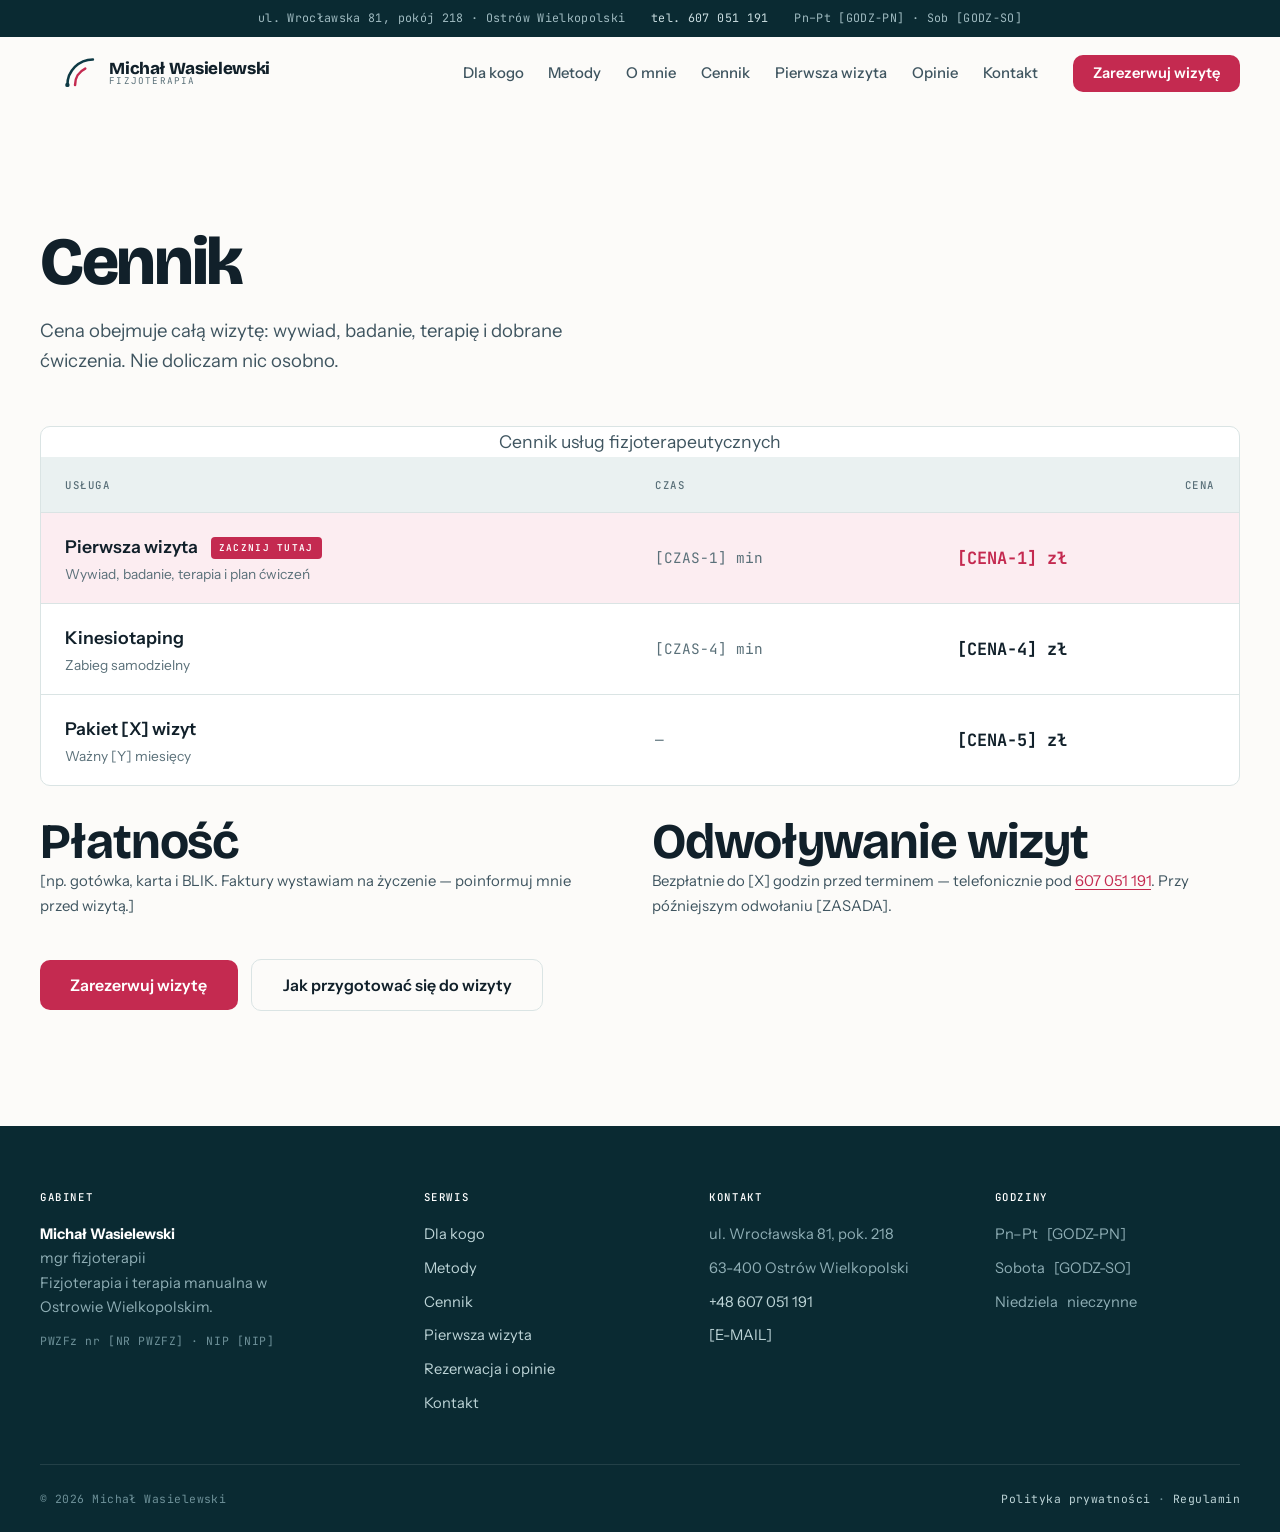
==== cennik.html @ 801e8142 "Add files via upload" ====
<!DOCTYPE html>
<html lang="pl">
<head>
<meta charset="utf-8">
<meta name="viewport" content="width=device-width, initial-scale=1">

<title>Cennik fizjoterapii Ostrów Wielkopolski – Michał Wasielewski</title>
<meta name="description" content="Cennik gabinetu fizjoterapii w Ostrowie Wielkopolskim, ul. Wrocławska 81. Ceny pierwszej i kolejnej wizyty, terapii kompleksowej i kinesiotapingu. Bez ukrytych kosztów.">
<link rel="canonical" href="https://[DOMENA]/cennik.html">

<meta property="og:type" content="website">
<meta property="og:locale" content="pl_PL">
<meta property="og:title" content="Cennik – Michał Wasielewski, fizjoterapia Ostrów Wielkopolski">
<meta property="og:description" content="Ceny wizyt bez ukrytych kosztów. Cena obejmuje wywiad, badanie, terapię i plan ćwiczeń.">
<meta property="og:url" content="https://[DOMENA]/cennik.html">
<meta property="og:image" content="https://[DOMENA]/img/og.jpg">
<meta name="theme-color" content="#0E3A45">

<!-- <link rel="icon" href="/favicon.svg" type="image/svg+xml"> -->

<link rel="preconnect" href="https://fonts.googleapis.com">
<link rel="preconnect" href="https://fonts.gstatic.com" crossorigin>
<link href="https://fonts.googleapis.com/css2?family=Bricolage+Grotesque:opsz,wght@12..96,400;12..96,600;12..96,700;12..96,800&family=Instrument+Sans:ital,wght@0,400;0,500;0,600;1,400&family=JetBrains+Mono:wght@400;500;700&display=swap" rel="stylesheet">

<!-- POPRAWKA: arkusz stylów musi być WEWNĄTRZ <head>, nie przed nim -->
<link rel="stylesheet" href="styl.css">

<script>document.documentElement.classList.add('js');</script>

<!-- JS w osobnych plikach. `defer` = wykonanie po zbudowaniu DOM,
     więc żaden element nie zostanie pominięty. Ta podstrona nie ma
     kalendarza, więc kalendarz.js nie jest tu dołączany.            -->
<script src="skrypt.js" defer></script>
</head>

<body>
<a class="skip" href="#main">Przejdź do treści</a>

<!-- ══════════════ PASEK GÓRNY ══════════════ -->
<div class="topbar">
  <div class="wrap">
    <span>ul. Wrocławska 81, pokój 218 · Ostrów Wielkopolski</span>
    <a href="tel:+48607051191">tel. 607 051 191</a>
    <span>Pn–Pt [GODZ-PN] · Sob [GODZ-SO]</span>
  </div>
</div>

<!-- ══════════════ HEADER ══════════════
     POPRAWKA: nagłówek był niedomknięty, przez co cała sekcja cennika
     lądowała wewnątrz elementu z position:sticky. Teraz zamyka się
     prawidłowo przed <main>.                                         -->
<header class="header" id="header">
   <a href="index.html">
  <div class="wrap">
    <a class="brand" href="index.html" aria-label="Michał Wasielewski · Fizjoterapia — strona główna">
      <svg class="brand-mark" viewBox="0 0 40 40" aria-hidden="true">
        <path d="M4 34 A30 30 0 0 1 34 4" fill="none" stroke="#0E3A45" stroke-width="3" stroke-linecap="round"/>
        <path d="M13 34 A21 21 0 0 1 25 14.8" fill="none" stroke="#C42A50" stroke-width="3" stroke-linecap="round"/>
        <circle cx="4" cy="34" r="2.6" fill="#0E3A45"/>
      </svg>
      <span class="brand-txt">
       
        <span class="brand-name">Michał Wasielewski</span>
        <span class="brand-sub">Fizjoterapia</span>
      </span>
      </a>
    </a>

    <!-- POPRAWKA: kotwice #dla-kogo, #metody i #o-mnie prowadzą do sekcji,
         których na tej podstronie nie ma. Muszą wskazywać stronę główną. -->
    <nav class="nav" id="nav" aria-label="Menu główne">
      <a href="dlakogo.html">Dla kogo</a>
      <a href="metody.html">Metody</a>
      <a href="omnie.html">O mnie</a>
      <a href="cennik.html">Cennik</a>
      <a href="pierwszawizyta.html">Pierwsza wizyta</a>
      <a href="REZERWACJAOPINIE.html">Opinie</a>
      <a href="kontakt.html">Kontakt</a>
    </nav>

    <a class="btn btn--primary btn--sm header-cta" href="rezerwacja.html" data-cta="header-cennik">Zarezerwuj wizytę</a>

    <button class="burger" id="burger" aria-expanded="false" aria-controls="mobileNav" aria-label="Otwórz menu">
      <span></span>
    </button>
  </div>
</header>

<!-- POPRAWKA: menu mobilne było w ogóle nieobecne na tej podstronie -->
<div class="mobile-nav" id="mobileNav">
  <div class="wrap">
    <a href="index.html#dla-kogo">Dla kogo</a>
    <a href="index.html#metody">Metody</a>
    <a href="index.html#o-mnie">O mnie</a>
    <a href="cennik.html" aria-current="page">Cennik</a>
    <a href="pierwszawizyta.html">Pierwsza wizyta</a>
    <a href="REZERWACJAOPINIE.html">Rezerwacja i opinie</a>
    <a href="kontakt.html">Kontakt</a>
    <a class="btn btn--primary btn--block" href="REZERWACJAOPINIE.html">Zarezerwuj wizytę</a>
  </div>
</div>

<main id="main">

<!-- ══════════════ CENNIK ══════════════ -->
<section class="section" id="cennik">
  <div class="wrap">
    <div class="sec-head reveal">

      <h1>Cennik</h1>
      <p class="lede">Cena obejmuje całą wizytę: wywiad, badanie, terapię i dobrane ćwiczenia. Nie doliczam nic osobno.</p>
    </div>

    <div class="price-wrap reveal">
      <table class="price">
        <caption class="sr-only">Cennik usług fizjoterapeutycznych</caption>
        <thead>
          <tr>
            <th scope="col">Usługa</th>
            <th scope="col">Czas</th>
            <th scope="col" style="text-align:right">Cena</th>
          </tr>
        </thead>
        <tbody>
          <tr class="is-featured">
            <td class="p-name">Pierwsza wizyta <span class="tag">Zacznij tutaj</span><small>Wywiad, badanie, terapia i plan ćwiczeń</small></td>
            <td class="p-time">[CZAS-1] min</td>
            <td class="p-cost">[CENA-1] zł</td>
          </tr>
          <tr>
            <td class="p-name">Kinesiotaping<small>Zabieg samodzielny</small></td>
            <td class="p-time">[CZAS-4] min</td>
            <td class="p-cost">[CENA-4] zł</td>
          </tr>
          <tr>
            <td class="p-name">Pakiet [X] wizyt<small>Ważny [Y] miesięcy</small></td>
            <td class="p-time">—</td>
            <td class="p-cost">[CENA-5] zł</td>
          </tr>
        </tbody>
      </table>
    </div>

    <div class="price-meta reveal">
      <div>
        <h2>Płatność</h2>
        <p>[np. gotówka, karta i BLIK. Faktury wystawiam na życzenie — poinformuj mnie przed wizytą.]</p>
      </div>
      <div>
        <h2>Odwoływanie wizyt</h2>
        <p>Bezpłatnie do [X] godzin przed terminem — telefonicznie pod <a href="tel:+48607051191">607 051 191</a>. Przy późniejszym odwołaniu [ZASADA].</p>
      </div>
    </div>

    <div class="btn-row reveal" style="margin-top:2.5rem">
      <a class="btn btn--primary" href="REZERWACJAOPINIE.html" data-cta="cennik-cta">Zarezerwuj wizytę</a>
      <a class="btn btn--ghost" href="pierwszawizyta.html">Jak przygotować się do wizyty</a>
    </div>
  </div>
</section>

</main>

<!-- ══════════════ STOPKA ══════════════
     POPRAWKA: stopka wisiała poza znacznikiem </html> i była
     niedomknięta — przeglądarka jej nie renderowała.               -->
<footer class="footer">
  <div class="wrap">
    <div class="footer-grid">
      <div class="footer-brand">
        <h4>Gabinet</h4>
        <p><strong style="color:#fff">Michał Wasielewski</strong><br>mgr fizjoterapii<br>Fizjoterapia i terapia manualna w Ostrowie Wielkopolskim.</p>
        <p class="footer-pwz">PWZFz nr [NR PWZFZ] · NIP [NIP]</p>
      </div>
      <div>
        <h4>Serwis</h4>
        <ul>
          <li><a href="index.html#dla-kogo">Dla kogo</a></li>
          <li><a href="index.html#metody">Metody</a></li>
          <li><a href="cennik.html">Cennik</a></li>
          <li><a href="pierwszawizyta.html">Pierwsza wizyta</a></li>
          <li><a href="rezerwacja.html">Rezerwacja i opinie</a></li>
          <li><a href="kontakt.html">Kontakt</a></li>
        </ul>
      </div>
      <div>
        <h4>Kontakt</h4>
        <ul>
          <li>ul. Wrocławska 81, pok. 218</li>
          <li>63-400 Ostrów Wielkopolski</li>
          <li><a href="tel:+48607051191">+48 607 051 191</a></li>
          <li><a href="mailto:[E-MAIL]">[E-MAIL]</a></li>
        </ul>
      </div>
      <div>
        <h4>Godziny</h4>
        <ul>
          <li>Pn–Pt &nbsp; [GODZ-PN]</li>
          <li>Sobota &nbsp; [GODZ-SO]</li>
          <li>Niedziela &nbsp; nieczynne</li>
        </ul>
      </div>
    </div>

    <div class="footer-bottom">
      <span>© <span id="year">2026</span> Michał Wasielewski</span>
      <span><a href="polityka-prywatnosci.html">Polityka prywatności</a> · <a href="regulamin.html">Regulamin</a></span>
    </div>
  </div>
</footer>

<!-- ══════════════ STICKY CTA MOBILE ══════════════ -->
<div class="mobile-cta">
  <a class="btn btn--primary" href="rezerwacja.html" data-cta="sticky-mobile-cennik">Zarezerwuj</a>
  <a class="btn btn--ghost" href="tel:+48607051191" style="background:#fff">Zadzwoń</a>
</div>

<!-- ══════════════ DANE STRUKTURALNE ══════════════
     POPRAWKA: usunięty schemat FAQPage. Na tej podstronie nie ma
     sekcji FAQ, a Google wymaga, żeby dane strukturalne odpowiadały
     treści widocznej na stronie — inaczej grozi kara ręczna.
     FAQPage zostaw wyłącznie na podstronie, która faktycznie
     wyświetla te pytania.                                          -->
<script type="application/ld+json">
{
  "@context":"https://schema.org",
  "@type":"Physiotherapy",
  "name":"Michał Wasielewski · Fizjoterapia",
  "image":"https://[DOMENA]/img/portret-hero.jpg",
  "url":"https://[DOMENA]",
  "telephone":"+48607051191",
  "email":"[E-MAIL]",
  "priceRange":"[CENA-1]–[CENA-3] PLN",
  "currenciesAccepted":"PLN",
  "medicalSpecialty":"Physiotherapy",
  "areaServed":"Ostrów Wielkopolski",
  "address":{
    "@type":"PostalAddress",
    "streetAddress":"Wrocławska 81, pokój 218",
    "addressLocality":"Ostrów Wielkopolski",
    "addressRegion":"wielkopolskie",
    "postalCode":"63-400",
    "addressCountry":"PL"
  },
  "geo":{"@type":"GeoCoordinates","latitude":"[SZEROKOŚĆ]","longitude":"[DŁUGOŚĆ]"},
  "openingHoursSpecification":[
    {"@type":"OpeningHoursSpecification","dayOfWeek":["Monday","Tuesday","Wednesday","Thursday","Friday"],"opens":"[GODZ-OD]","closes":"[GODZ-DO]"},
    {"@type":"OpeningHoursSpecification","dayOfWeek":"Saturday","opens":"[SOB-OD]","closes":"[SOB-DO]"}
  ],
  "availableService":[
    {"@type":"MedicalTherapy","name":"Terapia manualna"},
    {"@type":"MedicalTherapy","name":"Terapia tkanek miękkich"},
    {"@type":"MedicalTherapy","name":"Pinoterapia"},
    {"@type":"MedicalTherapy","name":"IASTM"},
    {"@type":"MedicalTherapy","name":"Terapia punktów spustowych"},
    {"@type":"MedicalTherapy","name":"Mobilizacje stawów"},
    {"@type":"MedicalTherapy","name":"Kinesiotaping"},
    {"@type":"MedicalTherapy","name":"Ćwiczenia terapeutyczne"}
  ],
  "sameAs":["[LINK BOOKSY]","[FACEBOOK]","[INSTAGRAM]"]
}
</script>

</body>
</html>
---- styl.css ----
/* ═══════════════════════════════════════════════════════════════════════
   1. TOKENY
   ═══════════════════════════════════════════════════════════════════════ */
:root{
  --paper:#FCFBF9;
  --mist:#EAF1F1;
  --mist-2:#DCE8E8;
  --petrol:#0E3A45;
  --petrol-d:#0A2A32;
  --ink:#11202A;
  --body:#3F5560;
  --muted:#5A7079;
  --line:#DAE4E4;
  --tape:#C42A50;
  --tape-d:#A31E40;
  --tape-b:#F2557C;
  --tape-s:#FCEDF1;

  --display:'Bricolage Grotesque',ui-sans-serif,system-ui,sans-serif;
  --sans:'Instrument Sans',ui-sans-serif,system-ui,-apple-system,sans-serif;
  --mono:'JetBrains Mono',ui-monospace,'SF Mono',Menlo,monospace;

  --wrap:1200px;
  --sec:clamp(4.5rem,9vw,8rem);
  --r:10px;
  --header-h:72px;
}

/* ═══════════════════════════════════════════════════════════════════════
   2. RESET
   ═══════════════════════════════════════════════════════════════════════ */
*,*::before,*::after{box-sizing:border-box}
*{margin:0}
html{-webkit-text-size-adjust:100%;scroll-behavior:smooth;scroll-padding-top:calc(var(--header-h) + 16px)}
body{
  font-family:var(--sans);
  font-size:clamp(1rem,.96rem + .18vw,1.125rem);
  line-height:1.7;color:var(--body);background:var(--paper);
  -webkit-font-smoothing:antialiased;overflow-x:hidden;
}
img,svg{display:block;max-width:100%}
a{color:var(--tape);text-decoration-thickness:1px;text-underline-offset:3px}
a:hover{color:var(--tape-d)}
button{font:inherit;color:inherit;cursor:pointer;border:0;background:none}
:focus-visible{outline:2.5px solid var(--tape);outline-offset:3px;border-radius:3px}
@media (prefers-reduced-motion:reduce){
  html{scroll-behavior:auto}
  *,*::before,*::after{animation-duration:.01ms!important;animation-iteration-count:1!important;transition-duration:.01ms!important}
}

/* ═══════════════════════════════════════════════════════════════════════
   3. TYPOGRAFIA
   ═══════════════════════════════════════════════════════════════════════ */
h1,h2,h3,h4{font-family:var(--display);color:var(--ink);line-height:1.08;letter-spacing:-.022em;font-weight:700;text-wrap:balance}
h1{font-size:clamp(2.4rem,5.8vw,4.2rem);font-weight:800;letter-spacing:-.035em}
h2{font-size:clamp(1.95rem,3.9vw,3.1rem)}
h3{font-size:clamp(1.12rem,1.5vw,1.32rem);line-height:1.25}
h4{font-size:1.02rem;line-height:1.35}
p{text-wrap:pretty}

.eyebrow{
  font-family:var(--mono);font-size:.72rem;font-weight:500;
  letter-spacing:.16em;text-transform:uppercase;color:var(--tape);
  display:flex;align-items:center;gap:.7rem;margin-bottom:1.1rem;
}
.eyebrow::before{content:"";width:26px;height:1px;background:currentColor;flex:none}
.eyebrow--light{color:var(--tape-b)}

.lede{font-size:clamp(1.05rem,1.45vw,1.24rem);line-height:1.6;color:var(--body)}
.sec-head{max-width:46ch;margin-bottom:clamp(2.5rem,4vw,3.5rem)}
.sec-head p{margin-top:1.1rem}

/* ═══════════════════════════════════════════════════════════════════════
   4. UKŁAD
   ═══════════════════════════════════════════════════════════════════════ */
.wrap{width:min(100% - 2.5rem,var(--wrap));margin-inline:auto}
@media (max-width:600px){.wrap{width:calc(100% - 2rem)}}
.section{padding-block:var(--sec)}
.section--mist{background:var(--mist)}
.section--petrol{background:var(--petrol);color:#CDDDDF}
.section--petrol h2,.section--petrol h3{color:#fff}
.section--ink{background:var(--ink);color:#B6C6CE}
.section--ink h2{color:#fff}

.skip{position:absolute;left:1rem;top:-100px;z-index:200;background:var(--tape);color:#fff;padding:.7rem 1.2rem;border-radius:var(--r);text-decoration:none;transition:top .2s}
.skip:focus{top:1rem;color:#fff}

/* ═══════════════════════════════════════════════════════════════════════
   5. PRZYCISKI
   ═══════════════════════════════════════════════════════════════════════ */
.btn{
  display:inline-flex;align-items:center;justify-content:center;gap:.6rem;
  font-family:var(--sans);font-size:1rem;font-weight:600;line-height:1;
  padding:1.05rem 1.9rem;border-radius:var(--r);text-decoration:none;
  transition:background .18s,color .18s,transform .18s,border-color .18s;white-space:nowrap;
}
.btn:active{transform:translateY(1px)}
.btn--primary{background:var(--tape);color:#fff}
.btn--primary:hover{background:var(--tape-d);color:#fff}
.btn--ghost{border:1.5px solid var(--line);color:var(--ink);background:transparent}
.btn--ghost:hover{border-color:var(--petrol);color:var(--petrol);background:#fff}
.btn--onDark{border:1.5px solid rgba(255,255,255,.28);color:#fff}
.btn--onDark:hover{border-color:#fff;background:rgba(255,255,255,.08);color:#fff}
.btn--sm{padding:.72rem 1.25rem;font-size:.92rem}
.btn--block{width:100%}
.btn-row{display:flex;flex-wrap:wrap;gap:.85rem;align-items:center}

/* ═══════════════════════════════════════════════════════════════════════
   6. PASEK GÓRNY + HEADER
   ═══════════════════════════════════════════════════════════════════════ */
.topbar{background:var(--petrol-d);color:#9FBAC0;font-family:var(--mono);font-size:.73rem;letter-spacing:.03em;padding:.55rem 0}
.topbar .wrap{display:flex;gap:1.6rem;flex-wrap:wrap;justify-content:center}
.topbar a{color:#CBDEE1;text-decoration:none}
.topbar a:hover{color:#fff}
@media (max-width:760px){.topbar{display:none}}

.header{
  position:sticky;top:0;z-index:100;background:rgba(252,251,249,.92);
  backdrop-filter:blur(10px);border-bottom:1px solid transparent;
  transition:border-color .25s,box-shadow .25s;
}
.header.is-stuck{border-bottom-color:var(--line);box-shadow:0 6px 24px -18px rgba(14,58,69,.5)}
.header .wrap{display:flex;align-items:center;gap:1.5rem;height:var(--header-h)}

.brand{display:flex;align-items:center;gap:.7rem;text-decoration:none;margin-right:auto;flex:none}
.brand-mark{width:34px;height:34px;flex:none}
.brand-txt{display:flex;flex-direction:column;line-height:1.05}
.brand-name{font-family:var(--display);font-weight:800;font-size:1.06rem;color:var(--ink);letter-spacing:-.02em}
.brand-sub{font-family:var(--mono);font-size:.58rem;letter-spacing:.13em;text-transform:uppercase;color:var(--muted)}

.nav{display:flex;gap:.2rem}
.nav a{font-size:.93rem;font-weight:500;color:var(--body);text-decoration:none;padding:.5rem .68rem;border-radius:7px;transition:color .16s,background .16s}
.nav a:hover{color:var(--ink);background:var(--mist)}
.nav a.is-active{color:var(--tape)}
@media (max-width:1080px){.nav{display:none}}

.burger{display:none;width:44px;height:44px;border:1.5px solid var(--line);border-radius:9px;align-items:center;justify-content:center;flex:none}
.burger span{display:block;width:18px;height:1.8px;background:var(--ink);position:relative;transition:background .25s}
.burger span::before,.burger span::after{content:"";position:absolute;left:0;width:18px;height:1.8px;background:var(--ink);transition:transform .25s}
.burger span::before{top:-6px}.burger span::after{top:6px}
.burger[aria-expanded="true"] span{background:transparent}
.burger[aria-expanded="true"] span::before{transform:translateY(6px) rotate(45deg)}
.burger[aria-expanded="true"] span::after{transform:translateY(-6px) rotate(-45deg)}
@media (max-width:1080px){.burger{display:flex}.header-cta{display:none}}

.mobile-nav{
  position:fixed;inset:var(--header-h) 0 0;z-index:99;background:var(--paper);
  padding:1.5rem 0 6rem;overflow-y:auto;
  transform:translateY(-8px);opacity:0;pointer-events:none;transition:opacity .22s,transform .22s;
}
.mobile-nav.is-open{opacity:1;transform:none;pointer-events:auto}
.mobile-nav a{display:block;font-family:var(--display);font-size:1.42rem;font-weight:600;color:var(--ink);text-decoration:none;padding:.85rem 0;border-bottom:1px solid var(--line)}
.mobile-nav .btn{margin-top:1.8rem}

/* ═══════════════════════════════════════════════════════════════════════
   7. HERO  ·  sygnatura: łuk goniometru (pomiar zakresu ruchu)
   ═══════════════════════════════════════════════════════════════════════ */
.hero{padding-block:clamp(2.75rem,5.5vw,5rem) clamp(3.5rem,7vw,6.5rem);overflow:hidden}
.hero .wrap{display:grid;grid-template-columns:1.08fr .92fr;gap:clamp(2rem,5vw,4.5rem);align-items:center}
@media (max-width:920px){.hero .wrap{grid-template-columns:1fr;gap:2.75rem}}

.hero h1{margin-bottom:1.4rem}
.hero h1 em{font-style:normal;color:var(--tape)}
.hero .lede{max-width:47ch;margin-bottom:2.1rem}
.hero .btn-row{margin-bottom:2.2rem}

.trust{
  display:flex;flex-wrap:wrap;gap:.55rem 1.5rem;
  font-family:var(--mono);font-size:.75rem;letter-spacing:.04em;color:var(--muted);
  border-top:1px solid var(--line);padding-top:1.2rem;
}
.trust b{color:var(--ink);font-weight:700}

.hero-visual{position:relative}
.arc{position:absolute;left:-16%;bottom:-8%;width:76%;max-width:430px;height:auto;pointer-events:none;color:var(--petrol);z-index:0}
.arc-path{fill:none;stroke:currentColor;stroke-width:1.4;opacity:.3;stroke-dasharray:613;stroke-dashoffset:613;animation:sweep 1.7s .25s cubic-bezier(.22,.85,.3,1) forwards}
.arc line{stroke:currentColor;stroke-width:1.4;opacity:0;animation:tickIn .5s forwards}
.arc line.major{stroke-width:2;stroke:var(--tape);animation-name:tickInMajor}
.arc text{font-family:var(--mono);font-size:15px;fill:var(--muted);opacity:0;animation:tickIn .6s 1.5s forwards}
.arc-label{font-size:13px!important;fill:var(--tape)!important;letter-spacing:1.5px}
@keyframes sweep{to{stroke-dashoffset:0}}
@keyframes tickIn{to{opacity:.55}}
@keyframes tickInMajor{to{opacity:1}}
@media (prefers-reduced-motion:reduce){
  .arc-path{stroke-dashoffset:0}
  .arc line{opacity:.55}.arc line.major{opacity:1}.arc text{opacity:.55}
}

/* Panel portretowy — tło zdjęcia jest dopasowane do --mist, więc wtapia się bez krawędzi */
.portrait{
  position:relative;z-index:2;width:86%;margin-left:auto;
  background:var(--mist);border:1px solid var(--mist-2);border-radius:var(--r);
  overflow:hidden;box-shadow:0 32px 60px -46px rgba(14,58,69,.75);
}
.portrait img{width:100%;height:auto;display:block}
.portrait figcaption{
  position:absolute;left:0;right:0;bottom:0;
  padding:2.4rem 1.3rem .95rem;
  background:linear-gradient(to top,rgba(14,58,69,.92),rgba(14,58,69,0));
  font-family:var(--mono);font-size:.68rem;letter-spacing:.1em;text-transform:uppercase;color:#CFE2E4;
}
.portrait figcaption b{display:block;font-family:var(--sans);font-size:.98rem;letter-spacing:0;text-transform:none;color:#fff;margin-bottom:.12rem}
@media (max-width:920px){.portrait{width:100%;max-width:400px;margin-inline:auto}.arc{left:-6%;width:56%}}

/* ═══════════════════════════════════════════════════════════════════════
   8. PASEK FAKTÓW
   ═══════════════════════════════════════════════════════════════════════ */
.facts{background:var(--petrol);color:#BDD4D7}
.facts .wrap{display:grid;grid-template-columns:repeat(4,1fr);gap:1px;background:rgba(255,255,255,.13)}
.fact{background:var(--petrol);padding:2.1rem 1.6rem}
.fact-n{font-family:var(--mono);font-size:1.5rem;font-weight:700;color:#fff;letter-spacing:-.02em;display:block;margin-bottom:.5rem}
.fact-n small{font-size:.82rem;font-weight:500;color:var(--tape-b);letter-spacing:.05em}
.fact p{font-size:.9rem;line-height:1.55}
@media (max-width:820px){.facts .wrap{grid-template-columns:1fr 1fr}}
@media (max-width:480px){.facts .wrap{grid-template-columns:1fr}}

/* ═══════════════════════════════════════════════════════════════════════
   9. DLA KOGO
   ═══════════════════════════════════════════════════════════════════════ */
.split{display:grid;grid-template-columns:1fr 1fr;gap:clamp(2rem,5vw,4.5rem);align-items:center}
@media (max-width:880px){.split{grid-template-columns:1fr}}
.claim{
  font-family:var(--display);font-size:clamp(1.45rem,2.9vw,2.15rem);font-weight:600;
  line-height:1.28;letter-spacing:-.025em;color:var(--ink);
}
.claim em{font-style:normal;color:var(--tape)}
.goals{list-style:none;padding:0;margin:0;display:grid;gap:0;border-top:1px solid var(--line)}
.goals li{
  display:grid;grid-template-columns:auto 1fr;gap:1.1rem;align-items:baseline;
  padding:1.1rem 0;border-bottom:1px solid var(--line);
}
.goals b{font-family:var(--mono);font-size:.72rem;font-weight:500;letter-spacing:.12em;color:var(--tape)}
.goals span{font-size:1rem;color:var(--ink);font-weight:500}

/* ═══════════════════════════════════════════════════════════════════════
   10. METODY — karty
   ═══════════════════════════════════════════════════════════════════════ */
.grid-3{display:grid;grid-template-columns:repeat(3,1fr);gap:1.15rem}
@media (max-width:940px){.grid-3{grid-template-columns:1fr 1fr}}
@media (max-width:620px){.grid-3{grid-template-columns:1fr}}

.card{
  background:#fff;border:1px solid var(--line);border-radius:var(--r);
  padding:1.7rem 1.6rem;display:flex;flex-direction:column;
  transition:border-color .2s,transform .2s,box-shadow .2s;
}
.card:hover{border-color:var(--petrol);transform:translateY(-3px);box-shadow:0 18px 40px -30px rgba(14,58,69,.6)}
.card h3{margin-bottom:.6rem}
.card p{font-size:.93rem;line-height:1.6;color:var(--body)}
.card-ico{width:28px;height:28px;color:var(--petrol);margin-bottom:1rem;transition:color .2s}
.card:hover .card-ico{color:var(--tape)}
.card--wide{grid-column:1/-1;background:var(--petrol);border-color:var(--petrol);display:grid;grid-template-columns:auto 1fr;gap:1.6rem;align-items:center;padding:1.9rem 1.8rem}
.card--wide:hover{transform:none;box-shadow:none;border-color:var(--petrol)}
.card--wide .card-ico{color:var(--tape-b);margin:0;width:34px;height:34px}
.card--wide h3{color:#fff}
.card--wide p{color:#B7D0D3;margin:0}
@media (max-width:620px){.card--wide{grid-template-columns:1fr;gap:1rem}}

.note{margin-top:1.6rem;font-size:.95rem;color:var(--muted);border-left:2px solid var(--tape);padding-left:1.1rem}

/* ═══════════════════════════════════════════════════════════════════════
   11. O MNIE
   ═══════════════════════════════════════════════════════════════════════ */
.about{display:grid;grid-template-columns:.82fr 1.18fr;gap:clamp(2rem,5vw,4.5rem);align-items:start}
@media (max-width:900px){.about{grid-template-columns:1fr}}
.photo{
  background:#fff;border:1px dashed var(--mist-2);border-radius:var(--r);
  display:grid;place-content:center;text-align:center;padding:2rem 1.25rem;color:var(--muted);
  font-family:var(--mono);font-size:.68rem;letter-spacing:.11em;text-transform:uppercase;
}
.photo b{display:block;color:var(--petrol);font-size:.78rem;margin-bottom:.4rem;letter-spacing:.08em}
.photo--portrait{aspect-ratio:3/4}
.about-body>p{margin-bottom:1.15rem}
.pull{
  font-family:var(--display);font-size:clamp(1.25rem,2.2vw,1.65rem);font-weight:600;
  line-height:1.3;color:var(--ink);letter-spacing:-.02em;
  border-left:3px solid var(--tape);padding-left:1.4rem;margin:1.9rem 0;
}
.creds{list-style:none;padding:0;margin:1.8rem 0;display:grid;gap:.55rem}
.creds li{position:relative;padding-left:1.6rem;font-size:.95rem}
.creds li::before{content:"";position:absolute;left:0;top:.62em;width:9px;height:9px;border:1.8px solid var(--tape);border-radius:50%}

/* ═══════════════════════════════════════════════════════════════════════
   12. PRZEBIEG WIZYTY
   ═══════════════════════════════════════════════════════════════════════ */
.steps{border-top:1px solid var(--line)}
.step{display:grid;grid-template-columns:140px 1fr;gap:clamp(1.2rem,4vw,3.5rem);padding:2rem 0;border-bottom:1px solid var(--line);align-items:baseline}
.step-t{font-family:var(--mono);font-size:.84rem;font-weight:700;color:var(--tape);letter-spacing:.02em;padding-top:.15rem}
.step-t small{display:block;font-weight:400;color:var(--muted);font-size:.71rem;letter-spacing:.09em;text-transform:uppercase;margin-top:.3rem}
.step h3{margin-bottom:.5rem}
.step p{font-size:.97rem}
@media (max-width:640px){.step{grid-template-columns:1fr;gap:.55rem;padding:1.6rem 0}.step-t small{display:inline;margin-left:.6rem}}

/* ═══════════════════════════════════════════════════════════════════════
   13. CENNIK
   ═══════════════════════════════════════════════════════════════════════ */
.price-wrap{border:1px solid var(--line);border-radius:var(--r);overflow:hidden;background:#fff}
table.price{width:100%;border-collapse:collapse}
table.price th,table.price td{padding:1.15rem 1.5rem;text-align:left;border-bottom:1px solid var(--line)}
table.price thead th{font-family:var(--mono);font-size:.67rem;font-weight:500;letter-spacing:.14em;text-transform:uppercase;color:var(--muted);background:var(--mist)}
table.price tbody tr:last-child td{border-bottom:0}
.p-name{font-weight:600;color:var(--ink)}
.p-name small{display:block;font-weight:400;font-size:.86rem;color:var(--muted);margin-top:.2rem;line-height:1.45}
.p-time,.p-cost{font-family:var(--mono);white-space:nowrap}
.p-time{color:var(--muted);font-size:.9rem}
.p-cost{font-weight:700;color:var(--ink);font-size:1.06rem;text-align:right}
tr.is-featured td{background:var(--tape-s)}
tr.is-featured .p-cost{color:var(--tape)}
.tag{display:inline-block;font-family:var(--mono);font-size:.59rem;letter-spacing:.14em;text-transform:uppercase;background:var(--tape);color:#fff;padding:.2rem .5rem;border-radius:4px;margin-left:.6rem;vertical-align:2px}
@media (max-width:680px){
  table.price thead{position:absolute;width:1px;height:1px;overflow:hidden;clip:rect(0 0 0 0)}
  table.price tr{display:block;border-bottom:1px solid var(--line);padding:1.2rem 1.3rem}
  table.price tr:last-child{border-bottom:0}
  table.price td{display:block;border:0;padding:0}
  .p-time{margin-top:.45rem}
  .p-cost{text-align:left;margin-top:.35rem;font-size:1.25rem}
}
.price-meta{display:grid;grid-template-columns:1fr 1fr;gap:1.5rem;margin-top:1.8rem}
@media (max-width:680px){.price-meta{grid-template-columns:1fr}}
.price-meta h4{margin-bottom:.4rem}
.price-meta p{font-size:.93rem}

/* ═══════════════════════════════════════════════════════════════════════
   14. PIERWSZA WIZYTA
   ═══════════════════════════════════════════════════════════════════════ */
.prep{display:grid;grid-template-columns:repeat(4,1fr);gap:1.6rem}
@media (max-width:900px){.prep{grid-template-columns:1fr 1fr}}
@media (max-width:540px){.prep{grid-template-columns:1fr}}
.prep-item{border-top:2px solid var(--petrol);padding-top:1.1rem}
.prep-item h4{margin-bottom:.5rem}
.prep-item p{font-size:.93rem;line-height:1.6}

/* ═══════════════════════════════════════════════════════════════════════
   15. OPINIE
   ═══════════════════════════════════════════════════════════════════════ */
.rating{display:flex;align-items:baseline;gap:.75rem;margin-bottom:1.5rem;flex-wrap:wrap}
.rating-n{font-family:var(--display);font-size:2.6rem;font-weight:800;color:var(--ink);line-height:1;letter-spacing:-.04em}
.stars{color:var(--tape);letter-spacing:.15em;font-size:1rem}
.rating span{font-family:var(--mono);font-size:.76rem;color:var(--muted)}

.reviews{display:grid;grid-template-columns:repeat(3,1fr);gap:1.15rem}
@media (max-width:940px){.reviews{grid-template-columns:1fr 1fr}}
@media (max-width:640px){.reviews{grid-template-columns:1fr}}

.review{background:#fff;border:1px solid var(--line);border-radius:var(--r);padding:1.7rem}
.review blockquote{margin:0 0 1.2rem;font-size:.97rem;line-height:1.62;color:var(--ink)}
.review footer{font-family:var(--mono);font-size:.72rem;letter-spacing:.05em;color:var(--muted)}
.review footer b{display:block;color:var(--ink);font-size:.85rem;font-family:var(--sans);letter-spacing:0;margin-bottom:.15rem}

/* Wariant pionowy — opinie w wąskiej kolumnie obok kalendarza.
   Podwójna klasa, żeby wygrać z regułami @media powyżej bez !important. */
.reviews.reviews--stack{grid-template-columns:1fr;gap:.85rem}
.reviews--stack .review{padding:1.25rem 1.35rem}
.reviews--stack blockquote{margin-bottom:.9rem;font-size:.93rem}

/* Warianty na ciemnym tle */
.section--petrol .rating-n{color:#fff}
.section--petrol .stars{color:var(--tape-b)}
.section--petrol .rating span{color:#9FBAC0}
.section--petrol .review{background:rgba(255,255,255,.05);border-color:rgba(255,255,255,.14)}
.section--petrol .review blockquote{color:#CDDDDF}
.section--petrol .review footer{color:#8FAEB5}
.section--petrol .review footer b{color:#fff}

.widget-slot{
  border:1px dashed var(--mist-2);border-radius:var(--r);background:var(--mist);
  padding:2.4rem 1.5rem;text-align:center;color:var(--muted);
  font-family:var(--mono);font-size:.75rem;letter-spacing:.07em;line-height:1.8;
}
.widget-slot b{display:block;color:var(--petrol);font-size:.85rem;margin-bottom:.5rem;letter-spacing:.1em;text-transform:uppercase}
.section--petrol .widget-slot{background:rgba(255,255,255,.05);border-color:rgba(255,255,255,.22);color:#9FBAC0}
.section--petrol .widget-slot b{color:#fff}

/* ═══════════════════════════════════════════════════════════════════════
   16. REZERWACJA + OPINIE — siatka dwukolumnowa
   ═══════════════════════════════════════════════════════════════════════ */
.book-grid{
  display:grid;grid-template-columns:1.12fr .88fr;
  gap:clamp(2rem,4.5vw,4rem);align-items:start;
}
@media (max-width:960px){.book-grid{grid-template-columns:1fr;gap:3.25rem}}

.book-col{min-width:0}
.book-col h2{font-size:clamp(1.7rem,2.7vw,2.3rem);margin-bottom:.85rem}
.book-lede{color:#B7D0D3;font-size:1.02rem;line-height:1.6;margin-bottom:1.9rem;max-width:44ch}
.book-col .widget-slot{padding:1.3rem 1.1rem;font-size:.72rem;line-height:1.65;margin-top:.85rem;text-align:left}
.book-col .widget-slot b{margin-bottom:.35rem}

.booking-alt{margin-top:1.5rem;font-size:.92rem;line-height:1.6;color:#9FBAC0}
.booking-alt a{color:#fff;font-weight:600}

/* Stary układ wyśrodkowany — zostaje, gdyby sekcja wróciła bez opinii */
.booking{text-align:center;max-width:760px;margin-inline:auto}
.booking .eyebrow{justify-content:center}
.booking h2{margin-bottom:1rem}
.booking>p{margin-bottom:2.4rem;color:#B7D0D3}

/* ═══════════════════════════════════════════════════════════════════════
   16b. KALENDARZ REZERWACJI
   ═══════════════════════════════════════════════════════════════════════ */
.cal{background:var(--paper);border-radius:12px;padding:clamp(1.2rem,2.5vw,1.85rem);text-align:left;color:var(--body)}
.cal-lbl{font-family:var(--mono);font-size:.68rem;font-weight:500;letter-spacing:.14em;text-transform:uppercase;color:var(--muted);display:block;margin-bottom:.7rem}
.cal-lbl b{color:var(--tape);font-weight:500;margin-right:.4rem}
.cal-block+.cal-block{margin-top:1.5rem;padding-top:1.5rem;border-top:1px solid var(--line)}

.pills{display:flex;flex-wrap:wrap;gap:.5rem}
.pill{
  font-size:.9rem;font-weight:500;padding:.58rem .95rem;border-radius:999px;
  border:1.5px solid var(--line);background:#fff;color:var(--ink);
  transition:border-color .16s,background .16s,color .16s;
}
.pill:hover{border-color:var(--petrol)}
.pill[aria-pressed="true"]{background:var(--tape);border-color:var(--tape);color:#fff}

.cal-nav{display:flex;align-items:center;justify-content:space-between;gap:1rem;margin-bottom:.9rem}
.cal-month{font-family:var(--display);font-weight:600;font-size:1.1rem;color:var(--ink);letter-spacing:-.02em}
.cal-arrow{
  width:36px;height:36px;border-radius:8px;border:1.5px solid var(--line);
  display:grid;place-content:center;color:var(--ink);font-size:1rem;line-height:1;
  transition:border-color .16s,color .16s;
}
.cal-arrow:hover:not(:disabled){border-color:var(--petrol);color:var(--petrol)}
.cal-arrow:disabled{opacity:.3;cursor:not-allowed}

.cal-grid{display:grid;grid-template-columns:repeat(7,1fr);gap:4px}
.cal-dow{
  font-family:var(--mono);font-size:.66rem;letter-spacing:.08em;text-transform:uppercase;
  color:var(--muted);text-align:center;padding-bottom:.4rem;
}
.cal-day{
  aspect-ratio:1;border-radius:8px;border:1.5px solid transparent;background:transparent;
  font-family:var(--mono);font-size:.88rem;color:var(--ink);
  display:grid;place-content:center;position:relative;
  transition:background .16s,border-color .16s,color .16s;
}
.cal-day.open{background:var(--mist);color:var(--petrol)}
.cal-day.open:hover{border-color:var(--tape)}
.cal-day[aria-pressed="true"]{background:var(--tape);border-color:var(--tape);color:#fff}
.cal-day:disabled{background:transparent;color:var(--line);cursor:not-allowed}
.cal-day.is-today::after{content:"";position:absolute;bottom:5px;width:4px;height:4px;border-radius:50%;background:var(--tape)}
.cal-day[aria-pressed="true"].is-today::after{background:#fff}
.cal-day.pad{visibility:hidden}

.cal-legend{display:flex;gap:1.1rem;flex-wrap:wrap;margin-top:.8rem;font-size:.78rem;color:var(--muted)}
.cal-legend span{display:flex;align-items:center;gap:.4rem}
.cal-key{width:12px;height:12px;border-radius:3px;background:var(--mist);flex:none}
.cal-key.busy{background:var(--tape)}

.cal-sum{
  margin-top:1.5rem;padding:1rem 1.15rem;background:var(--mist);border-radius:8px;
  font-size:.94rem;line-height:1.6;color:var(--ink);
}
.cal-sum b{font-weight:600}
.cal-sum .hint{display:block;font-size:.85rem;color:var(--muted);margin-top:.3rem}
.cal-go{margin-top:1.1rem}
.cal-msg{font-size:.88rem;color:var(--tape);margin-top:.7rem;min-height:1.2em}

/* ═══════════════════════════════════════════════════════════════════════
   17. LOKALIZACJA
   ═══════════════════════════════════════════════════════════════════════ */
.contact{display:grid;grid-template-columns:1.1fr .9fr;gap:clamp(2rem,5vw,3.5rem);align-items:start}
@media (max-width:900px){.contact{grid-template-columns:1fr}}
.map{aspect-ratio:4/3;border-radius:var(--r);overflow:hidden;border:1px solid var(--line);background:var(--mist)}
.map iframe{width:100%;height:100%;border:0;display:block}
.addr{font-style:normal;font-size:1.02rem;line-height:1.75;margin-bottom:1.6rem}
.addr strong{color:var(--ink)}
.addr a{font-weight:600}
.info-list{list-style:none;padding:0;margin:0 0 1.8rem;display:grid;gap:.85rem}
.info-list li{display:grid;grid-template-columns:100px 1fr;gap:1rem;font-size:.94rem;padding-bottom:.85rem;border-bottom:1px solid var(--line)}
.info-list b{font-family:var(--mono);font-size:.69rem;letter-spacing:.1em;text-transform:uppercase;color:var(--muted);font-weight:500;padding-top:.28em}
@media (max-width:420px){.info-list li{grid-template-columns:1fr;gap:.15rem}}
.hours{list-style:none;padding:0;margin:0;font-family:var(--mono);font-size:.87rem}
.hours li{display:flex;justify-content:space-between;gap:1rem;padding:.5rem 0;border-bottom:1px solid var(--line)}
.hours li:last-child{border-bottom:0}
.hours .closed{color:var(--muted)}
.hours .today{color:var(--tape);font-weight:700}

/* ═══════════════════════════════════════════════════════════════════════
   18. FORMULARZ
   ═══════════════════════════════════════════════════════════════════════ */
.form{display:grid;gap:1.1rem;margin-top:2.5rem;padding-top:2.5rem;border-top:1px solid var(--line)}
.form-row{display:grid;grid-template-columns:1fr 1fr;gap:1.1rem}
@media (max-width:560px){.form-row{grid-template-columns:1fr}}
.field{display:grid;gap:.4rem}
.field label{font-size:.88rem;font-weight:600;color:var(--ink)}
.field .req{color:var(--tape)}
.field input,.field select,.field textarea{
  font:inherit;font-size:.98rem;padding:.85rem 1rem;border:1.5px solid var(--line);
  border-radius:8px;background:#fff;color:var(--ink);transition:border-color .18s;width:100%;
}
.field textarea{resize:vertical;min-height:130px;line-height:1.6}
.field input:focus,.field select:focus,.field textarea:focus{border-color:var(--petrol);outline:none}
.field input:focus-visible,.field select:focus-visible,.field textarea:focus-visible{outline:2.5px solid var(--tape);outline-offset:2px}
.consent{display:grid;grid-template-columns:auto 1fr;gap:.75rem;align-items:start;font-size:.86rem;line-height:1.55;color:var(--muted)}
.consent input{width:19px;height:19px;margin-top:.2em;accent-color:var(--tape);flex:none}
.warn{background:var(--tape-s);border-radius:8px;padding:.9rem 1.1rem;font-size:.86rem;line-height:1.55;color:var(--ink)}
.form-status{font-size:.92rem;font-weight:600;color:var(--petrol)}

/* ═══════════════════════════════════════════════════════════════════════
   19. FAQ
   ═══════════════════════════════════════════════════════════════════════ */
.faq{max-width:860px;margin-inline:auto;border-top:1px solid var(--line)}
.faq details{border-bottom:1px solid var(--line)}
.faq summary{
  list-style:none;cursor:pointer;padding:1.35rem 3rem 1.35rem 0;position:relative;
  font-family:var(--display);font-weight:600;font-size:clamp(1.02rem,1.5vw,1.15rem);
  color:var(--ink);line-height:1.4;transition:color .18s;
}
.faq summary::-webkit-details-marker{display:none}
.faq summary:hover{color:var(--tape)}
.faq summary::after{content:"";position:absolute;right:.35rem;top:1.75rem;width:13px;height:13px;border-right:2px solid var(--tape);border-bottom:2px solid var(--tape);transform:rotate(45deg);transition:transform .22s}
.faq details[open] summary::after{transform:rotate(-135deg);top:1.95rem}
.faq-a{padding:0 3rem 1.5rem 0;font-size:.97rem;line-height:1.7}

/* ═══════════════════════════════════════════════════════════════════════
   20. CTA KOŃCOWE + STOPKA
   ═══════════════════════════════════════════════════════════════════════ */
.final{text-align:center;max-width:680px;margin-inline:auto}
.final .btn-row{justify-content:center;margin-top:2rem}
.final p{margin-top:1.2rem;color:#9FB4BE}

.footer{background:var(--petrol-d);color:#8FAEB5;padding-block:clamp(3rem,5vw,4.5rem) 0;font-size:.92rem}
.footer-grid{display:grid;grid-template-columns:1.4fr 1fr 1fr 1fr;gap:2.5rem}
@media (max-width:860px){.footer-grid{grid-template-columns:1fr 1fr}}
@media (max-width:520px){.footer-grid{grid-template-columns:1fr}}
.footer h4{color:#fff;font-family:var(--mono);font-size:.67rem;font-weight:500;letter-spacing:.15em;text-transform:uppercase;margin-bottom:1.1rem}
.footer a{color:#BDD4D7;text-decoration:none}
.footer a:hover{color:#fff;text-decoration:underline}
.footer ul{list-style:none;padding:0;margin:0;display:grid;gap:.55rem}
.footer-brand p{margin-top:.8rem;line-height:1.65;max-width:34ch}
.footer-pwz{font-family:var(--mono);font-size:.71rem;letter-spacing:.05em;margin-top:1rem;color:#6E9199}
.footer-bottom{margin-top:3rem;padding:1.5rem 0;border-top:1px solid rgba(255,255,255,.1);display:flex;flex-wrap:wrap;gap:.6rem 1.5rem;justify-content:space-between;font-family:var(--mono);font-size:.71rem;letter-spacing:.04em;color:#6E9199}

/* ═══════════════════════════════════════════════════════════════════════
   21. STICKY BAR MOBILE
   ═══════════════════════════════════════════════════════════════════════ */
.mobile-cta{
  position:fixed;left:0;right:0;bottom:0;z-index:95;display:none;gap:.6rem;
  padding:.7rem .9rem calc(.7rem + env(safe-area-inset-bottom));
  background:rgba(252,251,249,.96);backdrop-filter:blur(10px);border-top:1px solid var(--line);
}
.mobile-cta .btn{flex:1;padding:.95rem 1rem;font-size:.95rem}
@media (max-width:760px){.mobile-cta{display:flex}body{padding-bottom:78px}}

/* ═══════════════════════════════════════════════════════════════════════
   22. REVEAL
   ═══════════════════════════════════════════════════════════════════════ */
.js .reveal{opacity:0;transform:translateY(18px);transition:opacity .65s cubic-bezier(.22,.85,.3,1),transform .65s cubic-bezier(.22,.85,.3,1)}
.js .reveal.is-in{opacity:1;transform:none}
@media (prefers-reduced-motion:reduce){.js .reveal{opacity:1;transform:none}}
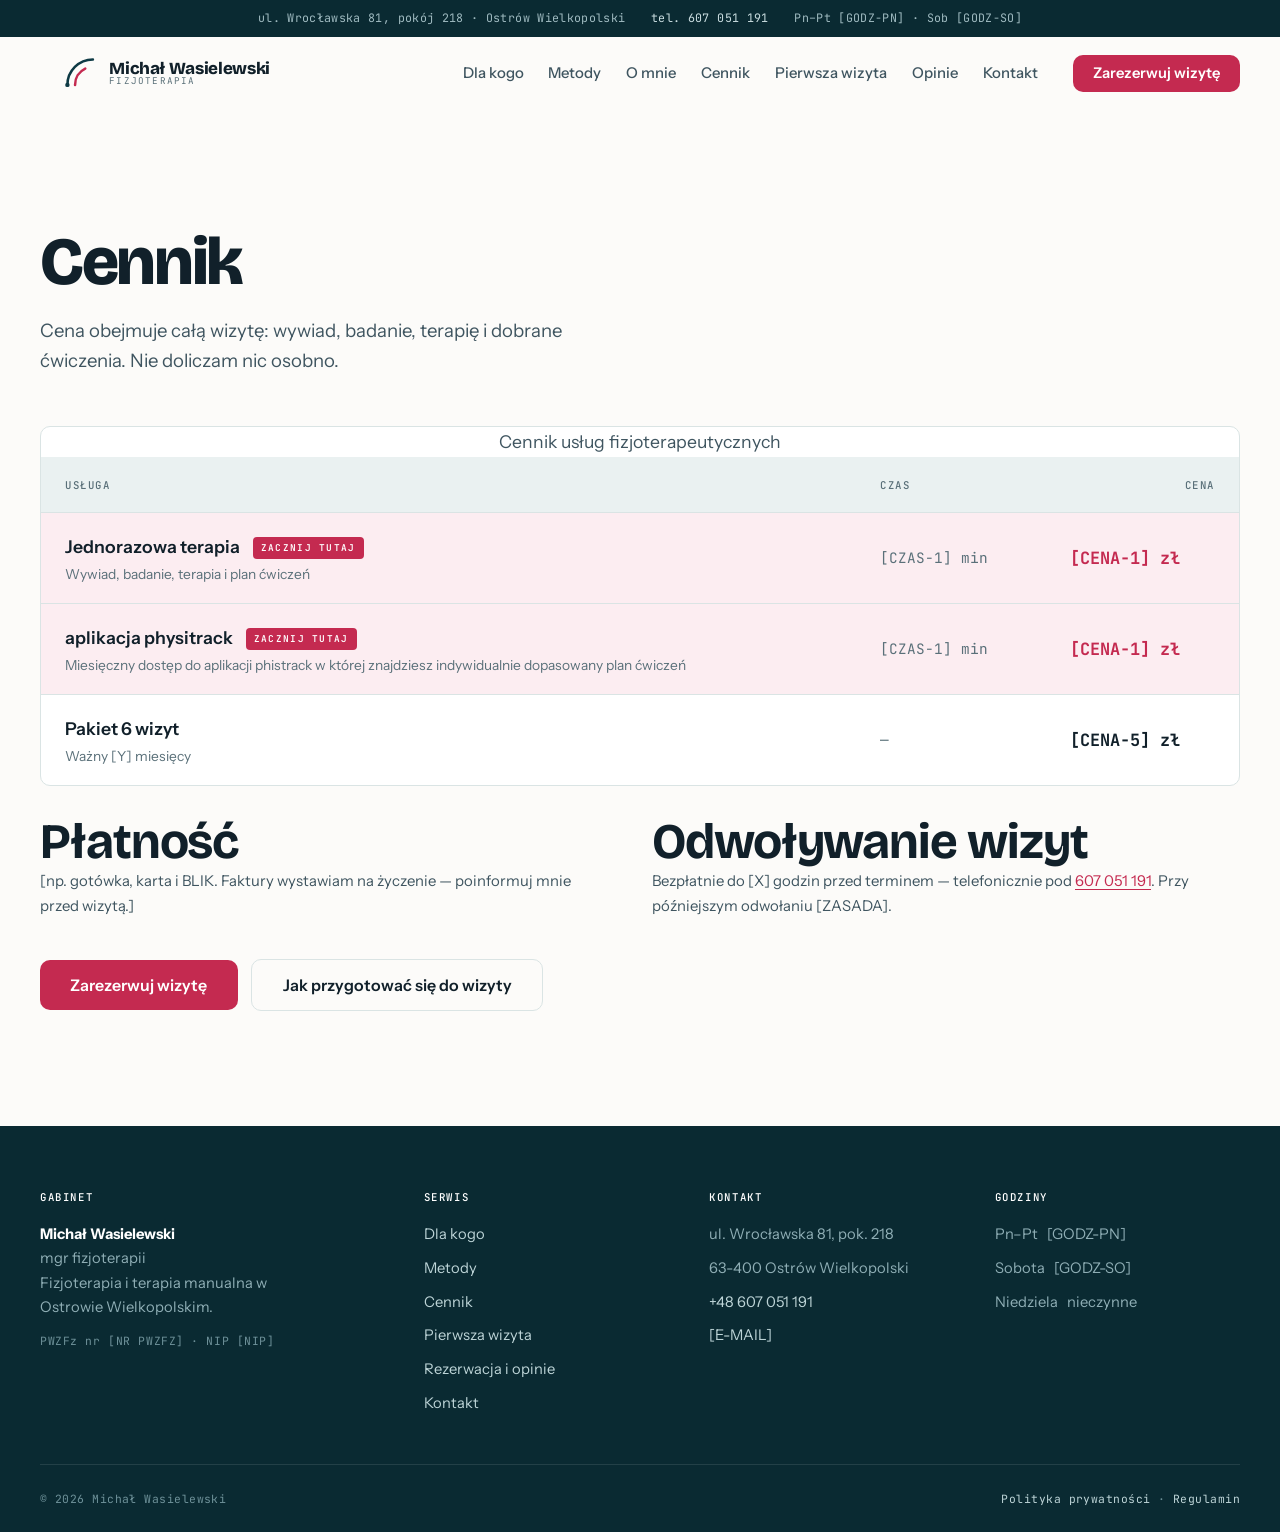
==== commit 4c37b95e: "Update cennik.html" ====
--- a/cennik.html
+++ b/cennik.html
@@ -123,17 +123,17 @@
         </thead>
         <tbody>
           <tr class="is-featured">
-            <td class="p-name">Pierwsza wizyta <span class="tag">Zacznij tutaj</span><small>Wywiad, badanie, terapia i plan ćwiczeń</small></td>
+            <td class="p-name">Jednorazowa terapia <span class="tag">Zacznij tutaj</span><small>Wywiad, badanie, terapia i plan ćwiczeń</small></td>
             <td class="p-time">[CZAS-1] min</td>
             <td class="p-cost">[CENA-1] zł</td>
           </tr>
+          <tr class="is-featured">
+            <td class="p-name">aplikacja physitrack <span class="tag">Zacznij tutaj</span><small>Miesięczny dostęp do aplikacji phistrack w której znajdziesz indywidualnie dopasowany plan ćwiczeń</small></td>
+            <td class="p-time">[CZAS-1] min</td>
+            <td class="p-cost">[CENA-1] zł</td>
+          </tr>
           <tr>
-            <td class="p-name">Kinesiotaping<small>Zabieg samodzielny</small></td>
-            <td class="p-time">[CZAS-4] min</td>
-            <td class="p-cost">[CENA-4] zł</td>
-          </tr>
-          <tr>
-            <td class="p-name">Pakiet [X] wizyt<small>Ważny [Y] miesięcy</small></td>
+            <td class="p-name">Pakiet 6 wizyt<small>Ważny [Y] miesięcy</small></td>
             <td class="p-time">—</td>
             <td class="p-cost">[CENA-5] zł</td>
           </tr>
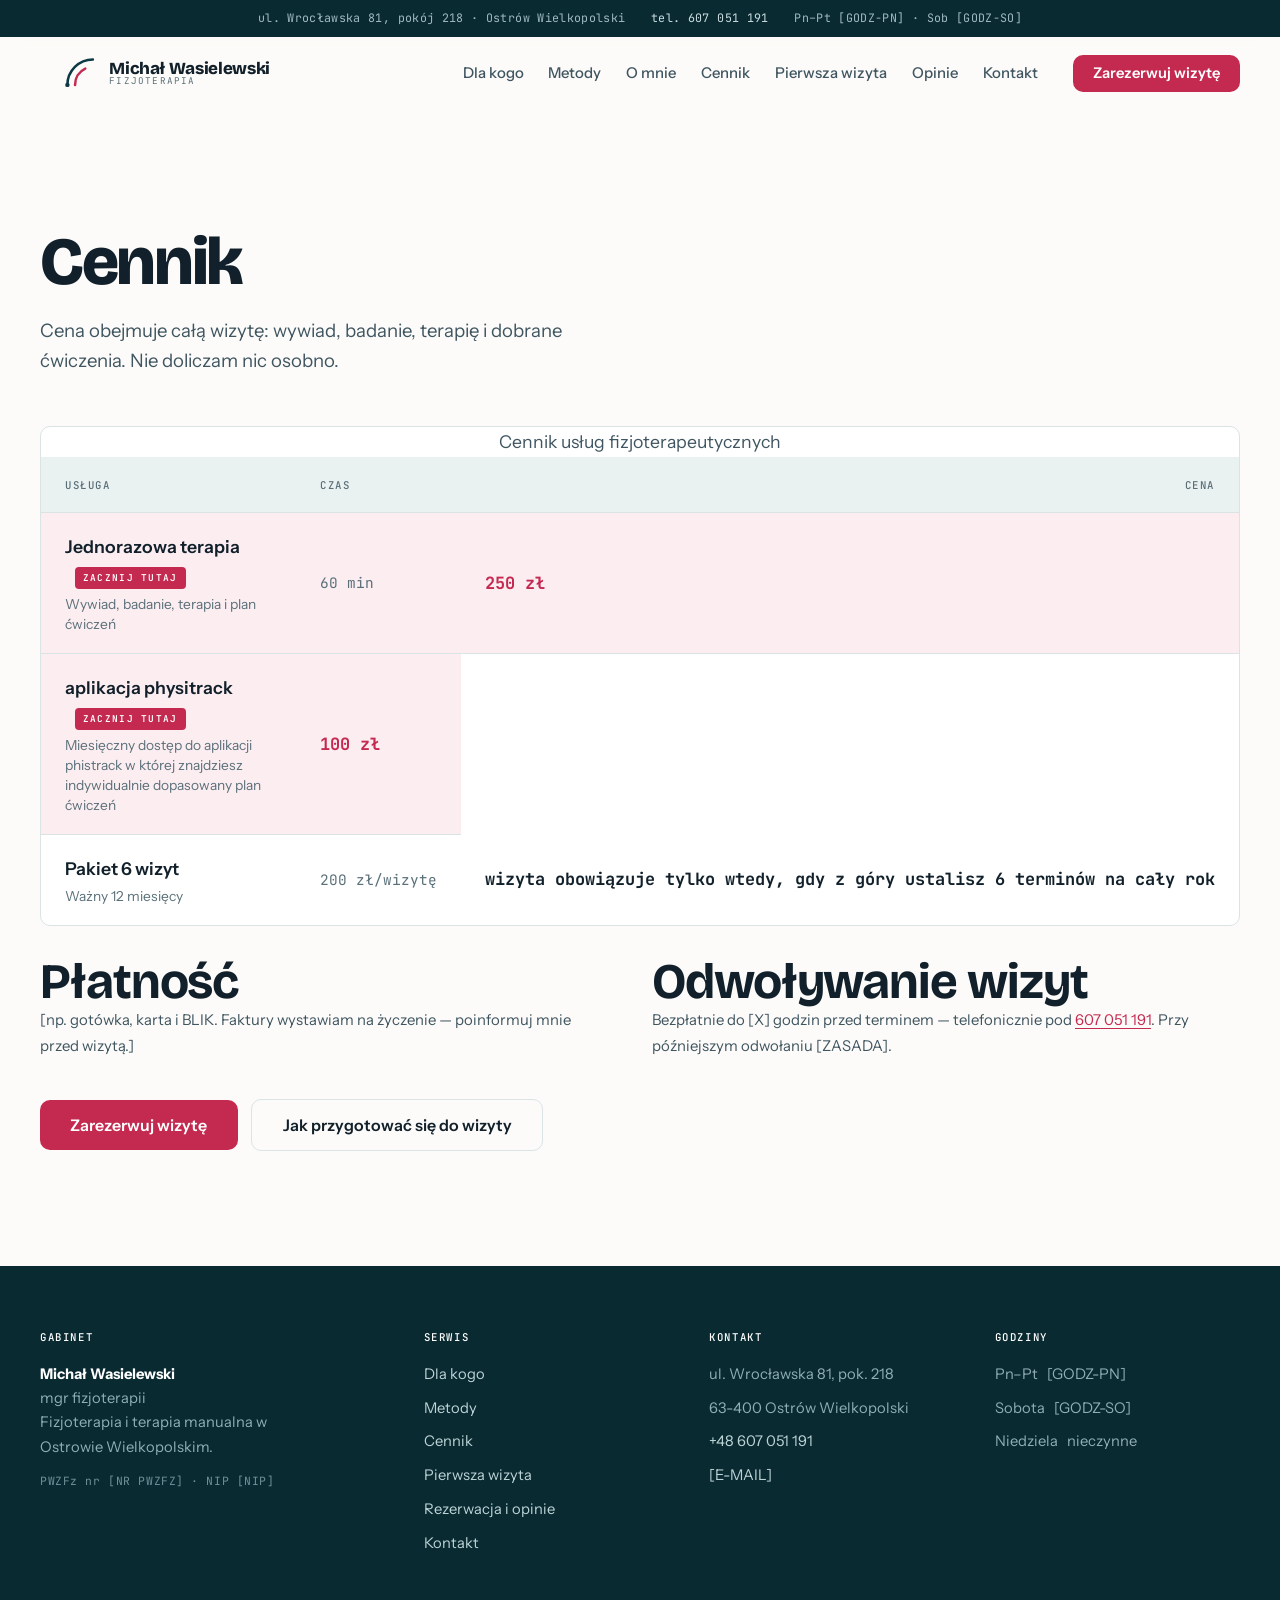
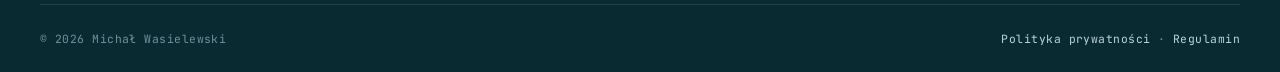
==== commit e39de6ba: "Update cennik.html" ====
--- a/cennik.html
+++ b/cennik.html
@@ -124,18 +124,17 @@
         <tbody>
           <tr class="is-featured">
             <td class="p-name">Jednorazowa terapia <span class="tag">Zacznij tutaj</span><small>Wywiad, badanie, terapia i plan ćwiczeń</small></td>
-            <td class="p-time">[CZAS-1] min</td>
-            <td class="p-cost">[CENA-1] zł</td>
+            <td class="p-time">60 min</td>
+            <td class="p-cost">250 zł</td>
           </tr>
           <tr class="is-featured">
             <td class="p-name">aplikacja physitrack <span class="tag">Zacznij tutaj</span><small>Miesięczny dostęp do aplikacji phistrack w której znajdziesz indywidualnie dopasowany plan ćwiczeń</small></td>
-            <td class="p-time">[CZAS-1] min</td>
-            <td class="p-cost">[CENA-1] zł</td>
+            <td class="p-cost">100 zł</td>
           </tr>
           <tr>
-            <td class="p-name">Pakiet 6 wizyt<small>Ważny [Y] miesięcy</small></td>
-            <td class="p-time">—</td>
-            <td class="p-cost">[CENA-5] zł</td>
+            <td class="p-name">Pakiet 6 wizyt<small>Ważny 12 miesięcy</small></td>
+            <td class="p-time">200 zł/wizytę</td>
+            <td class="p-cost">wizyta obowiązuje tylko wtedy, gdy z góry ustalisz 6 terminów na cały rok</td>
           </tr>
         </tbody>
       </table>
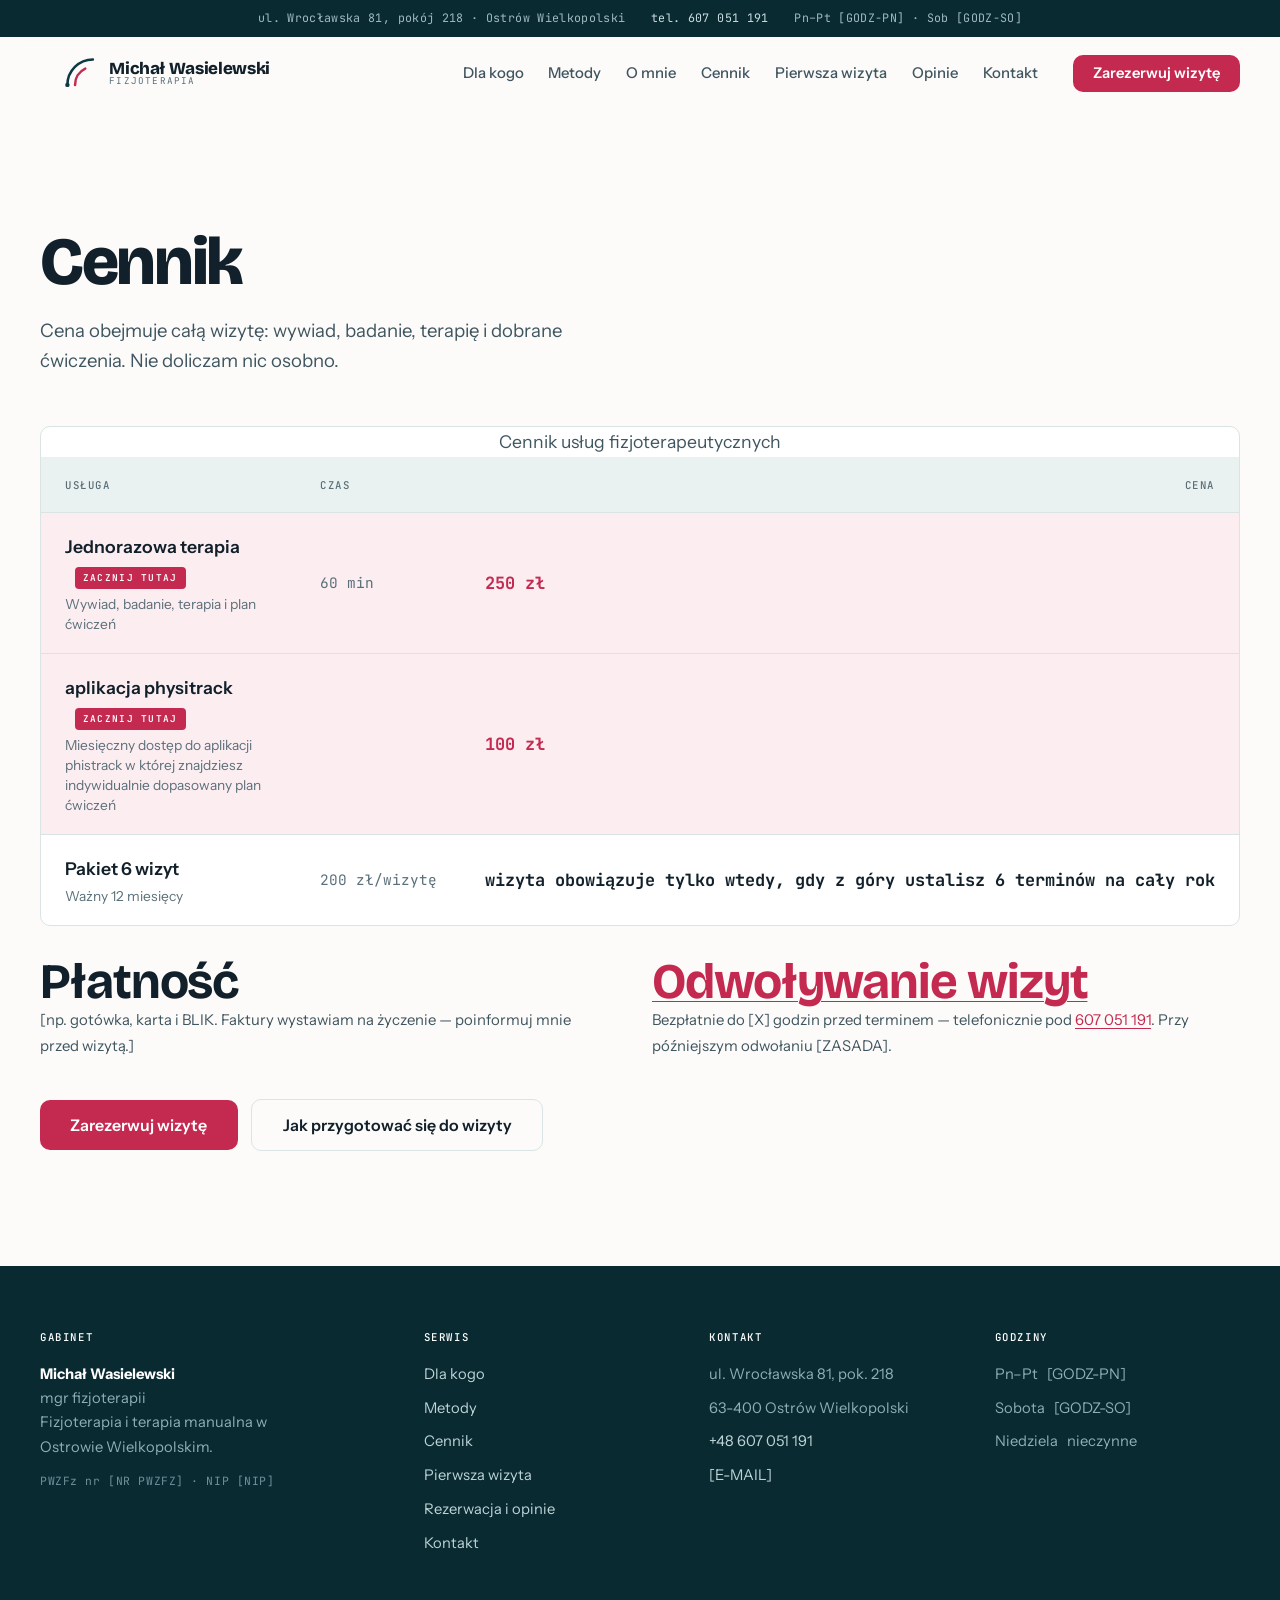
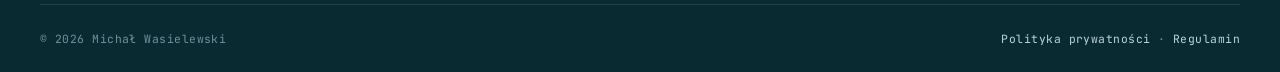
==== commit 33db0d2e: "Fix HTML structure and improve accessibility" ====
--- a/cennik.html
+++ b/cennik.html
@@ -129,6 +129,7 @@
           </tr>
           <tr class="is-featured">
             <td class="p-name">aplikacja physitrack <span class="tag">Zacznij tutaj</span><small>Miesięczny dostęp do aplikacji phistrack w której znajdziesz indywidualnie dopasowany plan ćwiczeń</small></td>
+            <td class="p-time"></td>
             <td class="p-cost">100 zł</td>
           </tr>
           <tr>
@@ -146,7 +147,7 @@
         <p>[np. gotówka, karta i BLIK. Faktury wystawiam na życzenie — poinformuj mnie przed wizytą.]</p>
       </div>
       <div>
-        <h2>Odwoływanie wizyt</h2>
+        <h2><a href="regulamin.html">Odwoływanie wizyt</a></h2>
         <p>Bezpłatnie do [X] godzin przed terminem — telefonicznie pod <a href="tel:+48607051191">607 051 191</a>. Przy późniejszym odwołaniu [ZASADA].</p>
       </div>
     </div>
